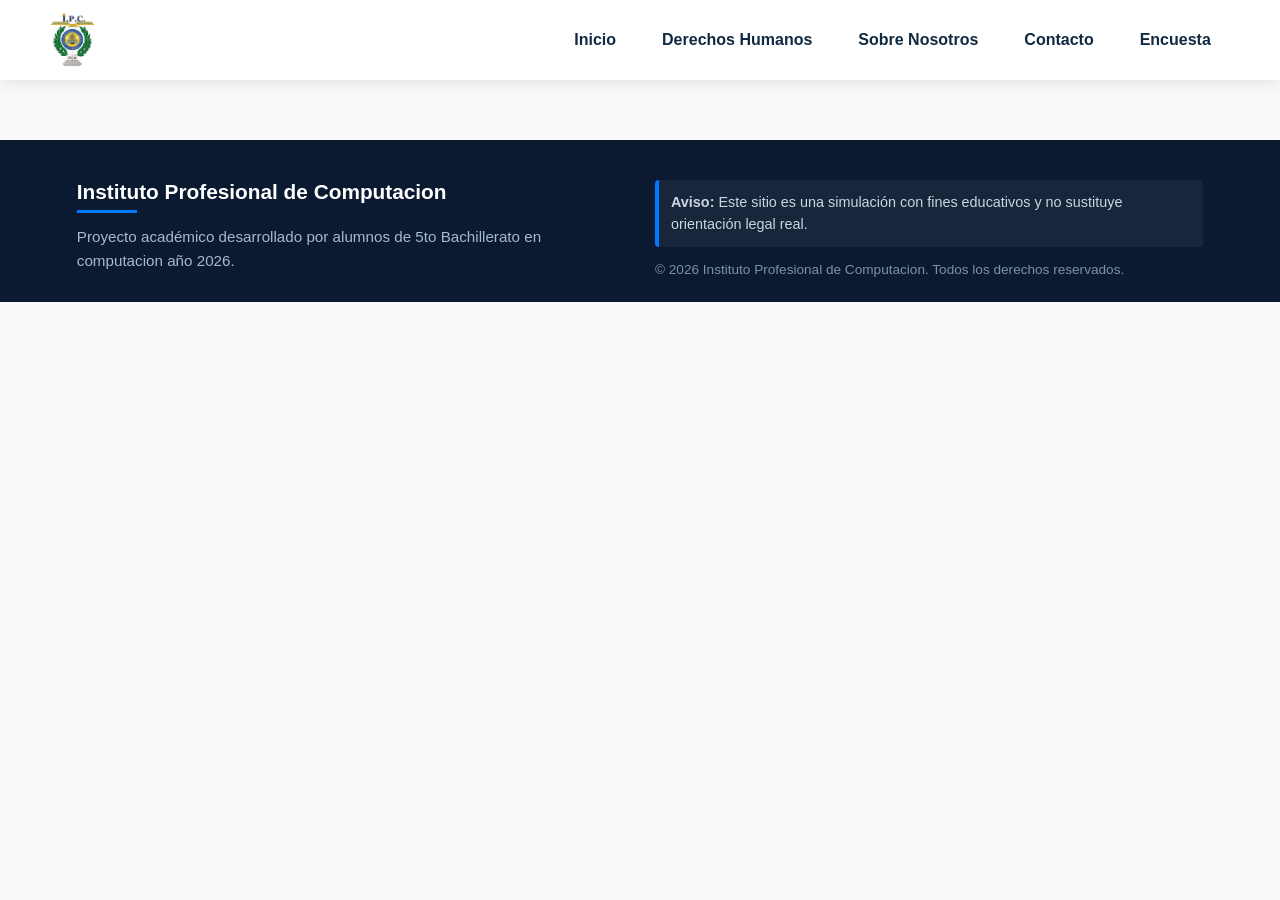
==== codigo/contacto.html @ 1a23d002 "Agregue el apartado de Incio /AC/" ====
<!DOCTYPE html>
<html lang="en">
<head>
    <meta charset="UTF-8">
    <meta name="viewport" content="width=CX, initial-scale=1.0">
    <title>Contacto</title>
    <link rel="stylesheet" href="../css/navfoot.css">
</head>
<body>

<!-- Tambien va el tema del header para q se mire mas fachero /AC/-->
     <header class="barra-navegacion">

        <img class="logo" src="../imagen/ipclogo2.jpeg" alt="IPC Logo">
        <input type="checkbox" id="menu-toggle" class="menu-toggle-check">
        <label for="menu-toggle" class="menu-toggle-btn">
            <span></span>
            <span></span>
            <span></span>
        </label>
    
<!-- Aqui empieza la barra de navegacion xd /AC/-->
        <nav class="navegacion">
            <ul>
                <li><a href="../index.html">Inicio</a></li>
                <li><a href="derechos.html">Derechos Humanos</a></li>
                <li><a href="nosotros.html">Sobre Nosotros</a></li>
                <li><a href="contacto.html">Contacto</a></li>
                <li><a href="encuesta.html">Encuesta</a></li>
            </ul>
        </nav>
    </header>

<!-- Aqui va el contenido principal (lo que van a hacer) /AC/-->
    <main>

    </main>


<!-- Aqui va el pie de pagina, use css aparte aclaro xd /AC/-->
    <footer class="pie-de-paginaxd">
        <div class="contenedor-pie">
            <div class="aclaracion-pie">
              <h3>Instituto Profesional de Computacion</h3>
             <p>Proyecto académico desarrollado por alumnos de 5to Bachillerato en computacion año 2026.</p>
            </div>

        <div class="advertencia-pie">
            <p class="legal"><strong>Aviso:</strong> Este sitio es una simulación con fines educativos y no sustituye orientación legal real.</p>
            <p class="copyright">&copy; 2026 Instituto Profesional de Computacion. Todos los derechos reservados.</p>
        </div>
    </footer>
</body>
</html>
---- css/navfoot.css ----
/* ==========================================================================
   VARIABLES DE COLOR (Diferentes tonalidades de azul y blanco)
   ========================================================================== */
:root {
  --azul-claro-fondo: #eef5fc; /* Fondo suave para menú móvil */
  --azul-electrico: #007bff;   /* Para el hover de los botones */
  --azul-medio: #0056b3;       /* Líneas decorativas */
  --azul-oscuro: #102a43;      /* Color de texto principal */
  --azul-footer: #0b1a30;      /* Azul bastante oscuro para el pie de página */
  --blanco-puro: #ffffff;
  --blanco-suave: #f8f9fa;
  --transicion-suave: all 0.3s ease-in-out;
}

/* Reset básico para que nada se descuadre */
* {
  margin: 0;
  padding: 0;
  box-sizing: border-box;
  font-family: 'Segoe UI', Tahoma, Geneva, Verdana, sans-serif;
}

/* Compensar la altura de la barra fija en el cuerpo de la página */
body {
  padding-top: 80px; 
  background-color: var(--blanco-suave);
}

/* ==========================================================================
   BARRA DE NAVEGACIÓN (HEADER)
   ========================================================================== */
.barra-navegacion {
  position: fixed;       /* Hace que la barra se mueva con el usuario al bajar */
  top: 0;
  left: 0;
  width: 100%;
  height: 80px;
  background-color: var(--blanco-puro);
  display: flex;
  justify-content: space-between; /* Distribuye el logo a la izquierda y menú a la derecha */
  align-items: center;
  padding: 0 4%;
  box-shadow: 0 4px 12px rgba(0, 0, 0, 0.08); /* Sombra elegante */
  z-index: 2000;         /* Asegura que siempre esté por encima de todo */
}

/* Estilo para el Logo */
.barra-navegacion .logo {
  height: 55px;          /* Ajusta el alto de tu imagen 'ipclogo2.jpeg' */
  width: auto;
  object-fit: contain;
}

/* Lista de navegación de forma horizontal y ordenada */
.navegacion ul {
  list-style: none;
  display: flex;
  align-items: center;
  gap: 10px;            /* Espaciado entre botones */
}

/* Estilo estilizado para los enlaces/botones */
.navegacion ul li a {
  text-decoration: none;
  color: var(--azul-oscuro);
  font-weight: 600;
  font-size: 1rem;
  padding: 10px 18px;
  border-radius: 6px;
  transition: var(--transicion-suave);
}

/* Efecto HOVER: Cambia de color elegantemente al pasar el mouse encima */
.navegacion ul li a:hover {
  background-color: var(--azul-electrico);
  color: var(--blanco-puro);
}

/* Ocultar el mecanismo del botón colapsable en computadoras */
.menu-toggle-check {
  display: none;
}

.menu-toggle-btn {
  display: none; /* Se activa solo en pantallas pequeñas */
  flex-direction: column;
  justify-content: space-between;
  width: 30px;
  height: 21px;
  cursor: pointer;
}

.menu-toggle-btn span {
  width: 100%;
  height: 3px;
  background-color: var(--azul-medio);
  border-radius: 3px;
  transition: var(--transicion-suave);
}


/* ==========================================================================
   PIE DE PÁGINA (FOOTER)
   ========================================================================== */
.pie-de-paginaxd {
  background-color: var(--azul-footer); /* Azul significativamente más oscuro */
  color: var(--blanco-suave);
  padding: 40px 6% 25px 6%;
  margin-top: 60px; /* Separación del contenido principal */
}

.contenedor-pie {
  display: flex;
  flex-wrap: wrap;
  justify-content: space-between;
  gap: 30px;
  max-width: 1200px;
  margin: 0 auto;
}

/* Sección de aclaración (Instituto) */
.aclaracion-pie {
  flex: 1;
  min-width: 280px;
}

.aclaracion-pie h3 {
  color: var(--blanco-puro);
  font-size: 1.3rem;
  margin-bottom: 12px;
  position: relative;
}

/* Pequeña línea decorativa de color azul brillante debajo del título */
.aclaracion-pie h3::after {
  content: '';
  display: block;
  width: 60px;
  height: 3px;
  background-color: var(--azul-electrico);
  margin-top: 6px;
}

.aclaracion-pie p {
  color: #a5bacc; /* Un tono blanco azulado muy sutil y bonito */
  line-height: 1.6;
  font-size: 0.95rem;
}

/* Sección de advertencia legal y derechos */
.advertencia-pie {
  flex: 1;
  min-width: 280px;
  display: flex;
  flex-direction: column;
  justify-content: space-between;
}

.advertencia-pie .legal {
  color: #cbd5e1;
  font-size: 0.9rem;
  line-height: 1.5;
  background-color: rgba(255, 255, 255, 0.05); /* Caja de fondo tenue */
  padding: 12px;
  border-left: 4px solid var(--azul-electrico);
  border-radius: 4px;
  margin-bottom: 15px;
}

.advertencia-pie .copyright {
  color: #7b93a4;
  font-size: 0.85rem;
  margin-top: auto;
}


/* ==========================================================================
   RESPONSIVE DESIGN (Menú colapsable para teléfonos y tablets)
   ========================================================================== */
@media (max-width: 850px) {
  /* Mostrar el botón de colapso (las 3 líneas horizontales) */
  .menu-toggle-btn {
    display: flex;
    z-index: 2001;
  }

  /* Transformar el menú horizontal en un panel vertical colapsable */
  .navegacion {
    position: absolute;
    top: 80px;
    left: -100%; /* Totalmente oculto a la izquierda por defecto */
    width: 100%;
    height: calc(100vh - 80px); /* Ocupa el resto de la pantalla celular */
    background-color: var(--azul-claro-fondo);
    padding: 40px 0;
    transition: var(--transicion-suave);
    box-shadow: inset 0 4px 10px rgba(0,0,0,0.05);
  }

  .navegacion ul {
    flex-direction: column; /* Cambia la lista de horizontal a vertical */
    width: 100%;
    gap: 20px;
  }

  .navegacion ul li {
    width: 85%;
    text-align: center;
  }

  .navegacion ul li a {
    display: block;
    width: 100%;
    font-size: 1.1rem;
    padding: 14px;
    color: var(--azul-oscuro);
  }

  /* ACCIÓN: Cuando el usuario presiona el botón, el menú se despliega */
  .menu-toggle-check:checked ~ .navegacion {
    left: 0; /* Trae el menú al frente ocupando la pantalla */
  }

  /* Animación del botón hamburguesa para transformarse en una "X" al abrir */
  .menu-toggle-check:checked ~ .menu-toggle-btn span:nth-child(1) {
    transform: translateY(9px) rotate(45deg);
    background-color: var(--azul-electrico);
  }
  .menu-toggle-check:checked ~ .menu-toggle-btn span:nth-child(2) {
    opacity: 0;
  }
  .menu-toggle-check:checked ~ .menu-toggle-btn span:nth-child(3) {
    transform: translateY(-9px) rotate(-45deg);
    background-color: var(--azul-electrico);
  }

  /* Ajustar el footer para que sus secciones se apilen en una sola columna en móviles */
  .contenedor-pie {
    flex-direction: column;
    gap: 25px;
  }
}
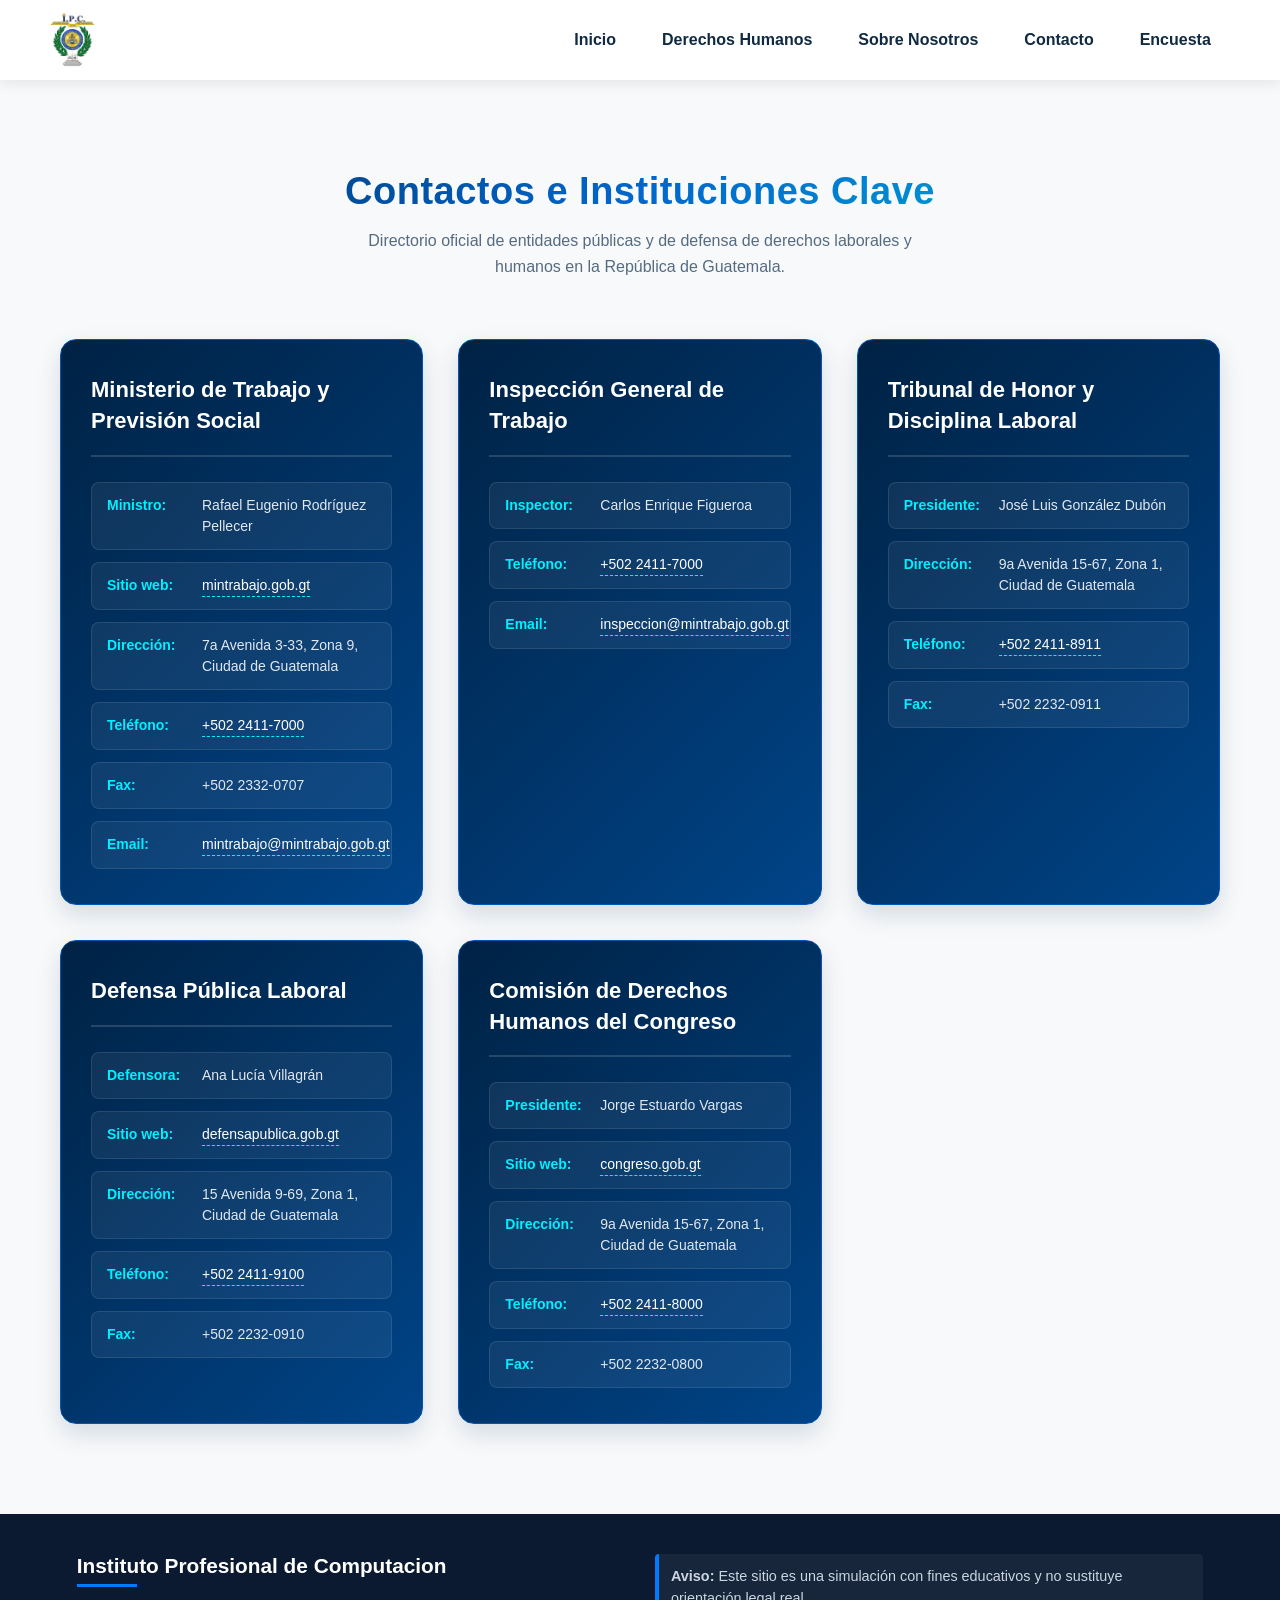
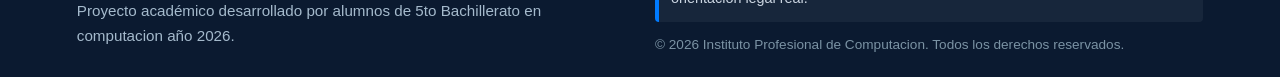
==== commit 59f9e40e: "Se agrego partes faltantes del codigo" ====
--- a/codigo/contacto.html
+++ b/codigo/contacto.html
@@ -33,7 +33,233 @@
 
 <!-- Aqui va el contenido principal (lo que van a hacer) /AC/-->
     <main>
-
+<!DOCTYPE html>
+<html lang="es">
+<head>
+  <meta charset="UTF-8">
+  <meta name="viewport" content="width=device-width, initial-scale=1.0">
+  <title>Directorio de Contacto Institucional Vivo</title>
+  <style>
+    /* Estilos base con fondo limpio para resaltar el color de las tarjetas */
+    .seccion-directorio {
+      max-width: 1200px;
+      margin: 60px auto;
+      padding: 30px 20px;
+      font-family: 'Poppins', 'Segoe UI', system-ui, sans-serif;
+      color: #2d3748;
+    }
+
+    /* Encabezado con Texto en Degradado */
+    .header-directorio {
+      text-align: center;
+      margin-bottom: 60px;
+    }
+
+    .header-directorio h1 {
+      font-size: 38px;
+      font-weight: 800;
+      background: linear-gradient(135deg, #003366 0%, #0066cc 50%, #00b4d8 100%);
+      -webkit-background-clip: text;
+      -webkit-text-fill-color: transparent;
+      margin-bottom: 15px;
+      letter-spacing: 0.5px;
+    }
+
+    .header-directorio p {
+      font-size: 16px;
+      color: #556b82;
+      max-width: 600px;
+      margin: 0 auto;
+      line-height: 1.6;
+    }
+
+    /* Cuadrícula espaciosa para las tarjetas */
+    .grid-directorio {
+      display: grid;
+      grid-template-columns: repeat(auto-fit, minmax(340px, 1fr));
+      gap: 35px; /* Más espacio para respirar */
+    }
+
+    /* Tarjetas con Fondo de Color Vibrante (Azul Eléctrico) */
+    .tarjeta-institucion {
+      background: linear-gradient(135deg, #002244 0%, #004488 100%); /* Fondo azul potente */
+      border: 1px solid #0056b3;
+      border-radius: 16px;
+      padding: 35px 30px;
+      box-shadow: 0 10px 25px rgba(0, 51, 102, 0.15);
+      display: flex;
+      flex-direction: column;
+      justify-content: space-between;
+      transition: all 0.4s cubic-bezier(0.175, 0.885, 0.32, 1.275);
+      position: relative;
+    }
+
+    /* Título de la Institución (Texto Blanco Destacado) */
+    .tarjeta-institucion h2 {
+      font-size: 22px;
+      color: #ffffff;
+      margin-top: 0;
+      margin-bottom: 25px;
+      line-height: 1.4;
+      font-weight: 700;
+      border-bottom: 2px solid rgba(255, 255, 255, 0.15);
+      padding-bottom: 18px;
+    }
+
+    /* Lista de Datos Internos */
+    .datos-lista {
+      list-style: none;
+      padding: 0;
+      margin: 0;
+    }
+
+    /* Cada fila es un recuadro semi-transparente que da capas de color */
+    .datos-lista li {
+      background: rgba(255, 255, 255, 0.06); 
+      border: 1px solid rgba(255, 255, 255, 0.1);
+      border-radius: 8px;
+      padding: 12px 15px;
+      margin-bottom: 12px;
+      font-size: 14px;
+      line-height: 1.5;
+      color: #e2e8f0; /* Blanco suave para lectura */
+      display: flex;
+      align-items: flex-start;
+      transition: all 0.3s ease;
+    }
+
+    /* Evita el margen en la última casilla */
+    .datos-lista li:last-child {
+      margin-bottom: 0;
+    }
+
+    /* Etiquetas (Ej: Ministro, Teléfono, etc.) en tono verde/cian vibrante */
+    .datos-lista strong {
+      color: #00f0ff; /* Neón cian para máximo contraste */
+      min-width: 95px;
+      display: inline-block;
+      flex-shrink: 0;
+      font-weight: 600;
+    }
+
+    /* Enlaces dentro de las tarjetas (Webs, Teléfonos, Correos) */
+    .datos-lista a {
+      color: #ffffff;
+      text-decoration: none;
+      font-weight: 500;
+      border-bottom: 1px dashed #00f0ff;
+      transition: all 0.2s ease;
+    }
+
+    .datos-lista a:hover {
+      color: #00f0ff;
+      border-bottom-style: solid;
+    }
+
+    /* ========================================================
+       EFECTOS INTERACTIVOS DE ALTA VIVIDEZ (HOVER)
+       ======================================================== */
+    
+    /* La tarjeta se enciende, flota y cambia a un degradado con destellos cian/verde */
+    .tarjeta-institucion:hover {
+      transform: translateY(-8px);
+      background: linear-gradient(135deg, #003366 0%, #0055aa 70%, #0088cc 100%);
+      box-shadow: 0 20px 40px rgba(0, 180, 216, 0.3); /* Resplandor neón azul */
+      border-color: #00b4d8;
+    }
+
+    /* Las filas de datos individuales se iluminan al pasar el mouse por encima de ellas */
+    .datos-lista li:hover {
+      background: rgba(255, 255, 255, 0.15);
+      transform: scale(1.02);
+      border-color: #00f0ff;
+    }
+  </style>
+</head>
+<body>
+
+  <section class="seccion-directorio">
+    
+    <div class="header-directorio">
+      <h1>Contactos e Instituciones Clave</h1>
+      <p>Directorio oficial de entidades públicas y de defensa de derechos laborales y humanos en la República de Guatemala.</p>
+    </div>
+
+    <div class="grid-directorio">
+
+      <!-- 1. MINISTERIO DE TRABAJO -->
+      <article class="tarjeta-institucion">
+        <div>
+          <h2>Ministerio de Trabajo y Previsión Social</h2>
+          <ul class="datos-lista">
+            <li><strong>Ministro:</strong> Rafael Eugenio Rodríguez Pellecer</li>
+            <li><strong>Sitio web:</strong> <a href="https://www.mintrabajo.gob.gt/" target="_blank">mintrabajo.gob.gt</a></li>
+            <li><strong>Dirección:</strong> 7a Avenida 3-33, Zona 9, Ciudad de Guatemala</li>
+            <li><strong>Teléfono:</strong> <a href="tel:+50224117000">+502 2411-7000</a></li>
+            <li><strong>Fax:</strong> +502 2332-0707</li>
+            <li><strong>Email:</strong> <a href="mailto:mintrabajo@mintrabajo.gob.gt">mintrabajo@mintrabajo.gob.gt</a></li>
+          </ul>
+        </div>
+      </article>
+
+      <!-- 2. INSPECCIÓN GENERAL DE TRABAJO -->
+      <article class="tarjeta-institucion">
+        <div>
+          <h2>Inspección General de Trabajo</h2>
+          <ul class="datos-lista">
+            <li><strong>Inspector:</strong> Carlos Enrique Figueroa</li>
+            <li><strong>Teléfono:</strong> <a href="tel:+50224117000">+502 2411-7000</a></li>
+            <li><strong>Email:</strong> <a href="mailto:inspeccion@mintrabajo.gob.gt">inspeccion@mintrabajo.gob.gt</a></li>
+          </ul>
+        </div>
+      </article>
+
+      <!-- 3. TRIBUNAL DE HONOR -->
+      <article class="tarjeta-institucion">
+        <div>
+          <h2>Tribunal de Honor y Disciplina Laboral</h2>
+          <ul class="datos-lista">
+            <li><strong>Presidente:</strong> José Luis González Dubón</li>
+            <li><strong>Dirección:</strong> 9a Avenida 15-67, Zona 1, Ciudad de Guatemala</li>
+            <li><strong>Teléfono:</strong> <a href="tel:+50224118911">+502 2411-8911</a></li>
+            <li><strong>Fax:</strong> +502 2232-0911</li>
+          </ul>
+        </div>
+      </article>
+
+      <!-- 4. DEFENSA PÚBLICA -->
+      <article class="tarjeta-institucion">
+        <div>
+          <h2>Defensa Pública Laboral</h2>
+          <ul class="datos-lista">
+            <li><strong>Defensora:</strong> Ana Lucía Villagrán</li>
+            <li><strong>Sitio web:</strong> <a href="https://www.defensapublica.gob.gt/" target="_blank">defensapublica.gob.gt</a></li>
+            <li><strong>Dirección:</strong> 15 Avenida 9-69, Zona 1, Ciudad de Guatemala</li>
+            <li><strong>Teléfono:</strong> <a href="tel:+50224119100">+502 2411-9100</a></li>
+            <li><strong>Fax:</strong> +502 2232-0910</li>
+          </ul>
+        </div>
+      </article>
+
+      <!-- 5. COMISIÓN DE DERECHOS HUMANOS -->
+      <article class="tarjeta-institucion">
+        <div>
+          <h2>Comisión de Derechos Humanos del Congreso</h2>
+          <ul class="datos-lista">
+            <li><strong>Presidente:</strong> Jorge Estuardo Vargas</li>
+            <li><strong>Sitio web:</strong> <a href="https://www.congreso.gob.gt/" target="_blank">congreso.gob.gt</a></li>
+            <li><strong>Dirección:</strong> 9a Avenida 15-67, Zona 1, Ciudad de Guatemala</li>
+            <li><strong>Teléfono:</strong> <a href="tel:+50224118000">+502 2411-8000</a></li>
+            <li><strong>Fax:</strong> +502 2232-0800</li>
+          </ul>
+        </div>
+      </article>
+
+    </div>
+  </section>
+
+</body>
+</html>
     </main>
 
 
